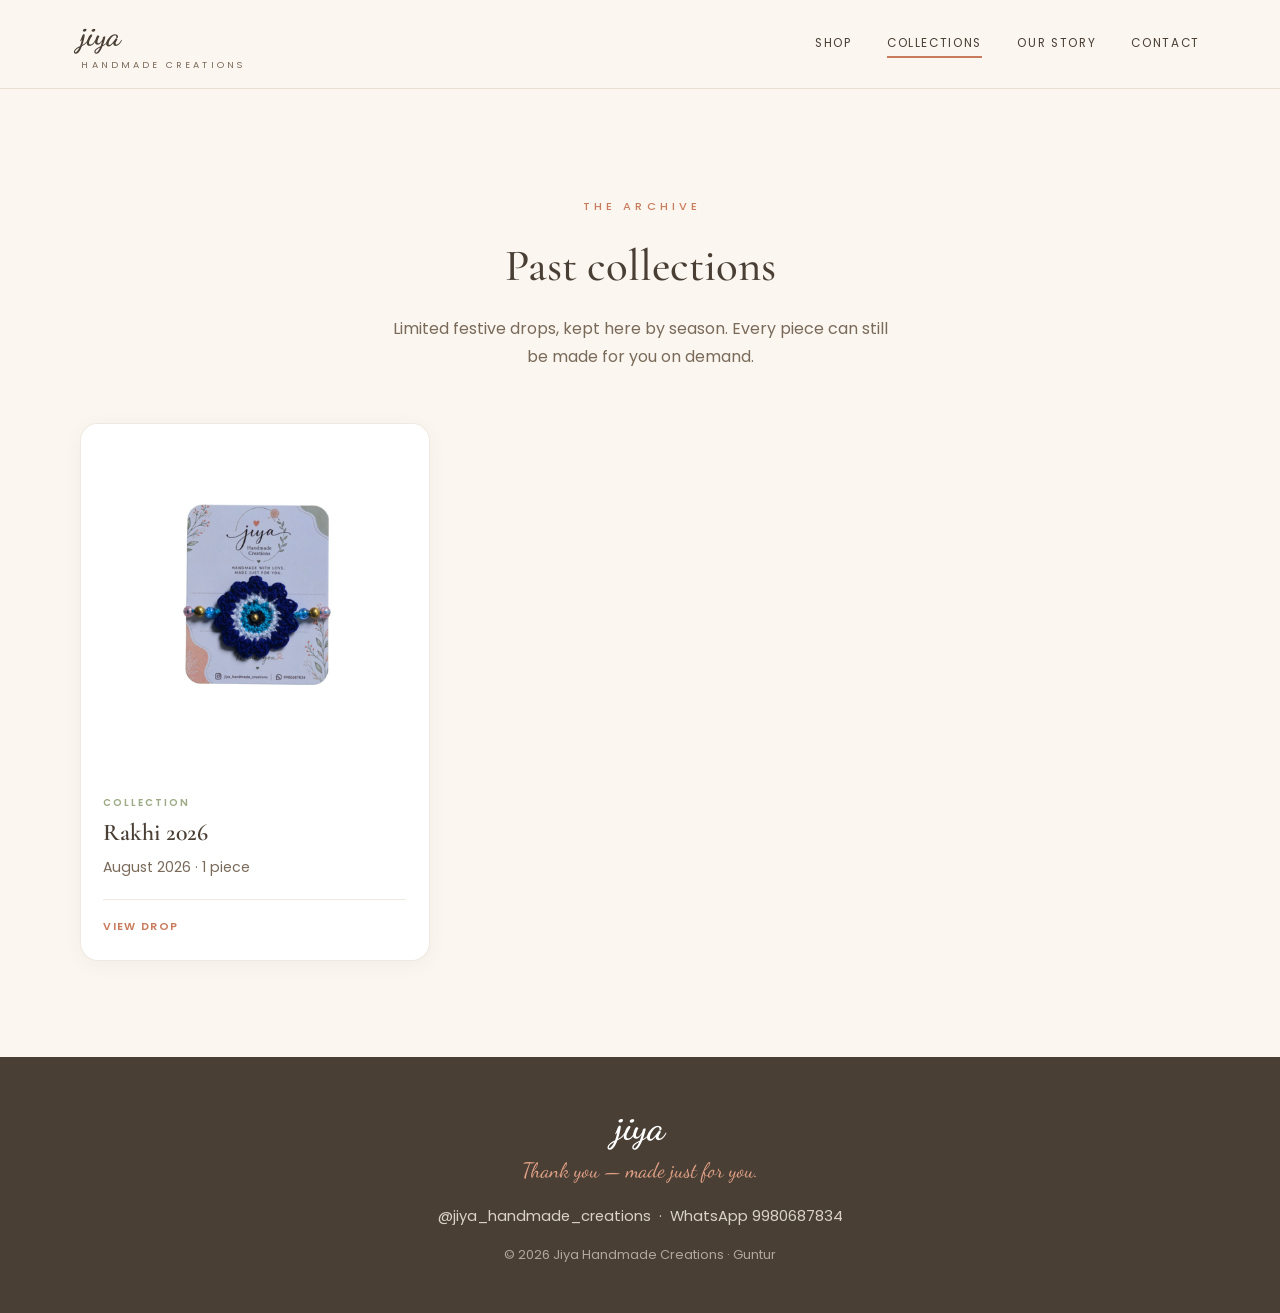
==== collections/index.html @ 82b4f14d "Add seasonal collections archive and on-demand orders Keep the home Shop current while past festive " ====
<!DOCTYPE html>
<html lang="en">
<head>
  <meta charset="UTF-8" />
  <meta name="viewport" content="width=device-width, initial-scale=1.0" />
  <title>Past collections — Jiya Handmade Creations</title>
  <meta name="description" content="Past seasonal collections from Jiya Handmade Creations — limited festive drops from Guntur, still available on demand." />
  <link rel="canonical" href="https://sravanskumar.github.io/jiya/collections/" />
  <link rel="icon" type="image/png" href="../assets/jiya-logo.png" />
  <link rel="apple-touch-icon" href="../assets/jiya-logo.png" />
  <meta property="og:title" content="Past collections — Jiya Handmade Creations" />
  <meta property="og:description" content="Past seasonal collections from Jiya Handmade Creations — limited festive drops from Guntur, still available on demand." />
  <meta property="og:image" content="https://sravanskumar.github.io/jiya/assets/jiya-logo.png" />
  <meta property="og:url" content="https://sravanskumar.github.io/jiya/collections/" />
  <meta property="og:type" content="website" />
  <meta name="twitter:card" content="summary_large_image" />
  <meta name="twitter:image" content="https://sravanskumar.github.io/jiya/assets/jiya-logo.png" />
  <link rel="preconnect" href="https://fonts.googleapis.com" />
  <link rel="preconnect" href="https://fonts.gstatic.com" crossorigin />
  <link href="https://fonts.googleapis.com/css2?family=Cormorant+Garamond:wght@500;600;700&family=Dancing+Script:wght@600;700&family=Poppins:wght@300;400;500;600&display=swap" rel="stylesheet" />
  <link rel="stylesheet" href="../styles.css" />
  <script type="application/ld+json">{"@context":"https://schema.org","@type":"CollectionPage","name":"Past collections — Jiya Handmade Creations","url":"https://sravanskumar.github.io/jiya/collections/","isPartOf":{"@type":"WebSite","name":"Jiya Handmade Creations","url":"https://sravanskumar.github.io/jiya/"}}</script>
</head>
<body>

  <header class="site-header" id="top">
    <nav class="nav container">
      <a class="brand" href="../">
        <span class="brand-script">jiya</span>
        <span class="brand-sub">Handmade Creations</span>
      </a>
      <div class="nav-links">
        <a href="../#products">Shop</a>
        <a href="index.html" aria-current="page">Collections</a>
        <a href="../#about">Our Story</a>
        <a href="../#contact">Contact</a>
      </div>
    </nav>
  </header>
  <section class="section">
    <div class="container">
      <div class="section-head">
        <p class="section-eyebrow">The archive</p>
        <h1 class="section-title">Past collections</h1>
        <p class="section-note">Limited festive drops, kept here by season. Every piece can still be made for you on demand.</p>
      </div>
      <div class="collection-grid"><a class="card collection-card" href="rakhi-2026.html">
          <div class="card-media"><img src="../images/products/recSxWD71sYirhQzr.png" alt="Rakhi 2026" width="600" height="600" /></div>
          <div class="card-body">
            <span class="card-cat">Collection</span>
            <h2 class="card-name">Rakhi 2026</h2>
            <p class="card-desc">August 2026 · 1 piece</p>
            <p class="collection-cta">View drop</p>
          </div>
        </a></div>
    </div>
  </section>

  <footer class="site-footer">
    <div class="container footer-inner">
      <span class="brand-script footer-logo">jiya</span>
      <p class="footer-tagline">Thank you — made just for you.</p>
      <p class="footer-contact">@jiya_handmade_creations &nbsp;·&nbsp; WhatsApp 9980687834</p>
      <p class="footer-copy">&copy; 2026 Jiya Handmade Creations · Guntur</p>
    </div>
  </footer>
</body>
</html>
---- styles.css ----
/* =========================================================================
   Jiya Handmade Creations — styles
   Colours & type taken from the brand card / BRAND_GUIDELINES.md
   ========================================================================= */

:root {
  --terracotta: #C97C5D;
  --terracotta-dark: #b3684b;
  --blush: #E0A085;
  --sage: #9CAA85;
  --cocoa: #4A3F35;
  --taupe: #7A6A5A;
  --cream: #FBF7F0;
  --ivory: #FFFFFF;
  --sand: #EAE0D2;

  --shadow: 0 12px 30px rgba(74, 63, 53, 0.08);
  --shadow-hover: 0 18px 40px rgba(74, 63, 53, 0.14);
  --radius: 18px;
}

* { box-sizing: border-box; }

html { scroll-behavior: smooth; }

body {
  margin: 0;
  font-family: "Poppins", sans-serif;
  color: var(--cocoa);
  background: var(--cream);
  line-height: 1.65;
  -webkit-font-smoothing: antialiased;
  overflow-x: hidden;
}

img { max-width: 100%; }

.container {
  width: min(1120px, 90%);
  margin: 0 auto;
}

h1, h2 { font-family: "Cormorant Garamond", serif; font-weight: 600; }

a { color: inherit; text-decoration: none; }

/* ---------- Buttons ---------- */
.btn {
  display: inline-block;
  padding: 0.95rem 2.1rem;
  border-radius: 999px;
  font-weight: 500;
  font-size: 0.78rem;
  letter-spacing: 0.14em;
  text-transform: uppercase;
  cursor: pointer;
  transition: transform 0.25s ease, box-shadow 0.25s ease, background 0.25s ease, color 0.25s ease;
  border: 1.5px solid transparent;
}
.btn:hover { transform: translateY(-2px); }

.btn-primary {
  background: var(--terracotta);
  color: #fff;
  box-shadow: 0 10px 24px rgba(201, 124, 93, 0.22);
}
.btn-primary:hover { background: var(--terracotta-dark); box-shadow: 0 14px 30px rgba(201, 124, 93, 0.28); }

.btn-outline {
  background: transparent;
  color: var(--terracotta);
  border-color: var(--terracotta);
}
.btn-outline:hover { background: rgba(201, 124, 93, 0.08); }

/* ---------- Scroll reveal ---------- */
.reveal {
  opacity: 0;
  transform: translateY(22px);
  transition: opacity 0.8s ease, transform 0.8s ease;
  will-change: opacity, transform;
}
.reveal.in {
  opacity: 1;
  transform: none;
}
@media (prefers-reduced-motion: reduce) {
  .reveal { opacity: 1; transform: none; transition: none; }
}

/* ---------- Header ---------- */
.site-header {
  position: sticky;
  top: 0;
  z-index: 20;
  background: rgba(251, 247, 240, 0.9);
  backdrop-filter: blur(8px);
  border-bottom: 1px solid var(--sand);
}
.nav {
  display: flex;
  align-items: center;
  justify-content: space-between;
  padding: 1.15rem 0;
}
.brand { display: flex; flex-direction: column; line-height: 1.1; }
.brand-script {
  font-family: "Dancing Script", cursive;
  font-size: 1.95rem;
  line-height: 1.15;
  color: var(--cocoa);
  font-weight: 600;
}
.brand-sub {
  font-size: 0.58rem;
  letter-spacing: 0.34em;
  text-transform: uppercase;
  color: var(--taupe);
  margin-top: 0.35rem;
  padding-left: 0.15em;
}
.nav-links { display: flex; gap: 2.2rem; align-items: center; }
.nav-links a {
  font-size: 0.74rem;
  letter-spacing: 0.14em;
  text-transform: uppercase;
  color: var(--cocoa);
  position: relative;
}
.nav-links a::after {
  content: "";
  position: absolute;
  left: 0; bottom: -4px;
  width: 0; height: 2px;
  background: var(--terracotta);
  transition: width 0.2s ease;
}
.nav-links a:hover::after,
.nav-links a[aria-current="page"]::after { width: 100%; }

/* ---------- Hero ---------- */
.hero {
  position: relative;
  overflow: hidden;
  text-align: center;
  padding: 7.5rem 0 7rem;
  background: var(--cream);
}
.hero-bg {
  position: absolute;
  inset: 0;
  background-image:
    linear-gradient(rgba(251, 247, 240, 0.62), rgba(251, 247, 240, 0.78)),
    url("assets/hero.jpg");
  background-size: cover;
  background-position: center;
  z-index: 1;
}
.hero-bg::after {
  content: "";
  position: absolute;
  inset: 0;
  background: radial-gradient(circle at 50% 42%, rgba(251, 247, 240, 0.55), transparent 60%);
}
.hero-inner { position: relative; z-index: 2; }
.eyebrow {
  text-transform: uppercase;
  letter-spacing: 0.36em;
  font-size: 0.7rem;
  color: var(--terracotta);
  font-weight: 500;
  margin-bottom: 1.6rem;
  padding-left: 0.36em;
}
.hero-heading {
  font-size: clamp(2.6rem, 5.5vw, 4rem);
  font-weight: 500;
  line-height: 1.12;
  margin: 0 0 1.4rem;
  color: var(--cocoa);
}
.hero-heading::after {
  content: "";
  display: block;
  width: 48px;
  height: 1px;
  background: var(--terracotta);
  opacity: 0.6;
  margin: 1.4rem auto 0;
}
.hero-sub {
  max-width: 500px;
  margin: 0 auto 2.4rem;
  color: var(--taupe);
  font-size: 1.05rem;
  line-height: 1.85;
}
/* ---------- Sections ---------- */
.section { padding: 6rem 0; }
.section-head { text-align: center; margin-bottom: 3.2rem; }
.section-eyebrow {
  text-transform: uppercase;
  letter-spacing: 0.36em;
  font-size: 0.7rem;
  color: var(--terracotta);
  font-weight: 500;
  margin-bottom: 0.9rem;
  padding-left: 0.36em;
}
.section-title {
  font-size: clamp(2rem, 3.8vw, 2.8rem);
  font-weight: 500;
  margin: 0 0 0.7rem;
  color: var(--cocoa);
}
.section-note { color: var(--taupe); margin: 0 auto; max-width: 500px; line-height: 1.8; }

/* ---------- Filters ---------- */
.filters {
  display: flex;
  flex-wrap: wrap;
  gap: 0.5rem;
  justify-content: center;
  margin-bottom: 3.2rem;
}
.filter-btn {
  border: 1px solid var(--sand);
  background: transparent;
  color: var(--taupe);
  padding: 0.5rem 1.25rem;
  border-radius: 999px;
  font-family: inherit;
  font-size: 0.72rem;
  letter-spacing: 0.1em;
  text-transform: uppercase;
  cursor: pointer;
  transition: all 0.22s ease;
}
.filter-btn:hover { border-color: var(--terracotta); color: var(--terracotta); }
.filter-btn.active {
  background: var(--terracotta);
  border-color: var(--terracotta);
  color: #fff;
}

/* ---------- Product grid ---------- */
.product-grid {
  display: grid;
  grid-template-columns: repeat(auto-fill, minmax(260px, 1fr));
  gap: 2.2rem;
}
.card {
  background: var(--ivory);
  border: 1px solid rgba(234, 224, 210, 0.7);
  border-radius: var(--radius);
  overflow: hidden;
  box-shadow: 0 4px 18px rgba(74, 63, 53, 0.05);
  transition: transform 0.35s ease, box-shadow 0.35s ease, opacity 0.7s ease;
  display: flex;
  flex-direction: column;
  position: relative;
}
.card:hover { transform: translateY(-6px); box-shadow: 0 22px 44px rgba(74, 63, 53, 0.12); }

.card-media {
  aspect-ratio: 1 / 1;
  background: linear-gradient(135deg, #f4ecdf, #faf4ea);
  display: flex;
  align-items: center;
  justify-content: center;
  overflow: hidden;
}
.card-media img { width: 100%; height: 100%; object-fit: cover; transition: transform 0.5s ease; }
.card:hover .card-media img { transform: scale(1.05); }
.card-placeholder {
  font-family: "Dancing Script", cursive;
  font-size: 2.4rem;
  color: var(--sage);
  opacity: 0.6;
}
.ribbon {
  position: absolute;
  top: 14px; left: 14px;
  background: rgba(255, 255, 255, 0.92);
  color: var(--sage);
  font-size: 0.62rem;
  letter-spacing: 0.16em;
  text-transform: uppercase;
  padding: 0.32rem 0.75rem;
  border-radius: 999px;
  font-weight: 600;
  backdrop-filter: blur(2px);
  box-shadow: 0 2px 8px rgba(74, 63, 53, 0.08);
}
.ribbon.soldout { color: var(--taupe); }

.card-body { padding: 1.4rem 1.4rem 1.5rem; display: flex; flex-direction: column; flex: 1; }
.card-cat {
  font-size: 0.62rem;
  text-transform: uppercase;
  letter-spacing: 0.2em;
  color: var(--sage);
  font-weight: 600;
  margin-bottom: 0.5rem;
}
.card-name {
  font-family: "Cormorant Garamond", serif;
  font-size: 1.5rem;
  font-weight: 600;
  line-height: 1.2;
  margin: 0 0 0.5rem;
}
.card-desc { font-size: 0.88rem; color: var(--taupe); line-height: 1.6; margin: 0 0 1.3rem; flex: 1; }
.card-foot {
  display: flex;
  align-items: center;
  justify-content: space-between;
  gap: 0.6rem;
  flex-wrap: wrap;
  padding-top: 1.1rem;
  border-top: 1px solid rgba(234, 224, 210, 0.7);
}
.card-price { font-weight: 600; color: var(--cocoa); font-size: 1.02rem; }
.card-order {
  font-size: 0.62rem;
  letter-spacing: 0.1em;
  text-transform: uppercase;
  padding: 0.55rem 1rem;
  background: transparent;
  color: var(--terracotta);
  border: 1.5px solid var(--terracotta);
  border-radius: 999px;
  text-align: center;
  white-space: nowrap;
  transition: background 0.25s ease, color 0.25s ease;
}
.card-order:hover { background: var(--terracotta); color: #fff; }
.card-order.disabled {
  background: transparent;
  border-color: var(--sand);
  color: var(--taupe);
  pointer-events: none;
}

.section-note a {
  color: var(--terracotta);
  text-decoration: underline;
  text-underline-offset: 3px;
}
.empty-note a {
  color: var(--terracotta);
  text-decoration: underline;
  text-underline-offset: 3px;
}

/* ---------- Collection archive ---------- */
.collection-grid {
  display: grid;
  grid-template-columns: repeat(auto-fill, minmax(260px, 1fr));
  gap: 2.2rem;
}
a.collection-card { color: inherit; }
.collection-cta {
  margin: 0;
  padding-top: 1.1rem;
  border-top: 1px solid rgba(234, 224, 210, 0.7);
  font-size: 0.68rem;
  letter-spacing: 0.12em;
  text-transform: uppercase;
  color: var(--terracotta);
  font-weight: 600;
}
.grid-message {
  grid-column: 1 / -1;
  text-align: center;
  color: var(--taupe);
  padding: 2rem 0;
}

/* ---------- About ---------- */
.section-about { background: linear-gradient(180deg, transparent, rgba(156, 170, 133, 0.08)); }
.about-inner { display: flex; justify-content: center; }
.about-card {
  background: var(--ivory);
  border: 1px solid var(--sand);
  border-radius: var(--radius);
  padding: 3rem 2.5rem;
  max-width: 680px;
  text-align: center;
  box-shadow: var(--shadow);
  position: relative;
}
.about-heart { color: var(--terracotta); font-size: 1.6rem; display: block; margin-bottom: 0.5rem; }
.about-text { color: var(--taupe); font-size: 1.05rem; margin: 0.8rem 0 0; }

/* ---------- Contact ---------- */
.section-contact { text-align: center; }
.contact-buttons {
  display: flex;
  gap: 1rem;
  justify-content: center;
  flex-wrap: wrap;
  margin: 1.8rem 0 1.2rem;
}
.contact-location { color: var(--taupe); font-size: 0.92rem; }

/* ---------- Footer ---------- */
.site-footer {
  background: var(--cocoa);
  color: #f3ece2;
  text-align: center;
  padding: 3rem 0 2.2rem;
}
.footer-logo { font-size: 2.4rem; color: #fff; display: block; }
.footer-tagline {
  font-family: "Dancing Script", cursive;
  font-size: 1.3rem;
  color: var(--blush);
  margin: 0.3rem 0 1rem;
}
.footer-contact { font-size: 0.92rem; opacity: 0.85; margin: 0.2rem 0; }
.footer-copy { font-size: 0.8rem; opacity: 0.6; margin-top: 1rem; }

/* ---------- Responsive ---------- */

/* Tablet */
@media (max-width: 820px) {
  .section { padding: 4.5rem 0; }
  .hero { padding: 6rem 0 5.5rem; }
}

/* Mobile */
@media (max-width: 640px) {
  .nav {
    flex-direction: column;
    gap: 0.7rem;
    padding: 0.9rem 0;
  }
  .brand { align-items: center; text-align: center; }
  .brand-script { font-size: 1.75rem; }
  .nav-links { gap: 1.15rem; flex-wrap: wrap; justify-content: center; }
  .nav-links a { font-size: 0.7rem; letter-spacing: 0.12em; }

  .hero { padding: 4.5rem 0 4rem; }
  .eyebrow { letter-spacing: 0.22em; font-size: 0.62rem; }
  .hero-heading { font-size: 2.2rem; }
  .hero-sub { font-size: 0.98rem; }

  .section { padding: 3.8rem 0; }
  .section-eyebrow { letter-spacing: 0.24em; }
  .about-card { padding: 2.2rem 1.6rem; }
  .contact-buttons { flex-direction: column; align-items: stretch; }
  .contact-buttons .btn { text-align: center; }
}

/* Small phones */
@media (max-width: 380px) {
  .hero-heading { font-size: 1.95rem; }
  .nav-links { gap: 1.1rem; }
}
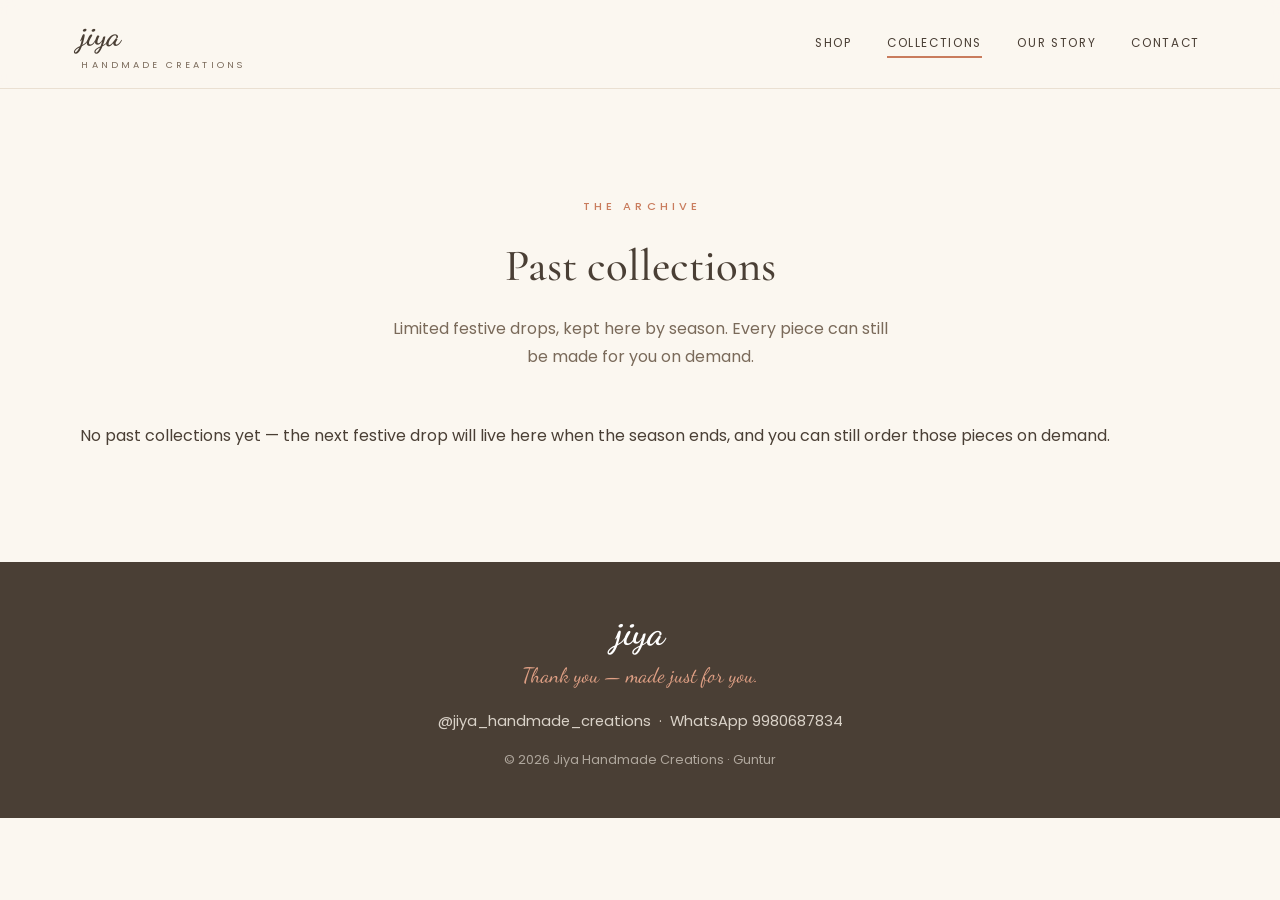
==== commit d76c33c4: "Sync products from Airtable [skip ci]" ====
--- a/collections/index.html
+++ b/collections/index.html
@@ -44,15 +44,7 @@
         <h1 class="section-title">Past collections</h1>
         <p class="section-note">Limited festive drops, kept here by season. Every piece can still be made for you on demand.</p>
       </div>
-      <div class="collection-grid"><a class="card collection-card" href="rakhi-2026.html">
-          <div class="card-media"><img src="../images/products/recSxWD71sYirhQzr.png" alt="Rakhi 2026" width="600" height="600" /></div>
-          <div class="card-body">
-            <span class="card-cat">Collection</span>
-            <h2 class="card-name">Rakhi 2026</h2>
-            <p class="card-desc">August 2026 · 1 piece</p>
-            <p class="collection-cta">View drop</p>
-          </div>
-        </a></div>
+      <p class="empty-note">No past collections yet — the next festive drop will live here when the season ends, and you can still order those pieces on demand.</p>
     </div>
   </section>
 
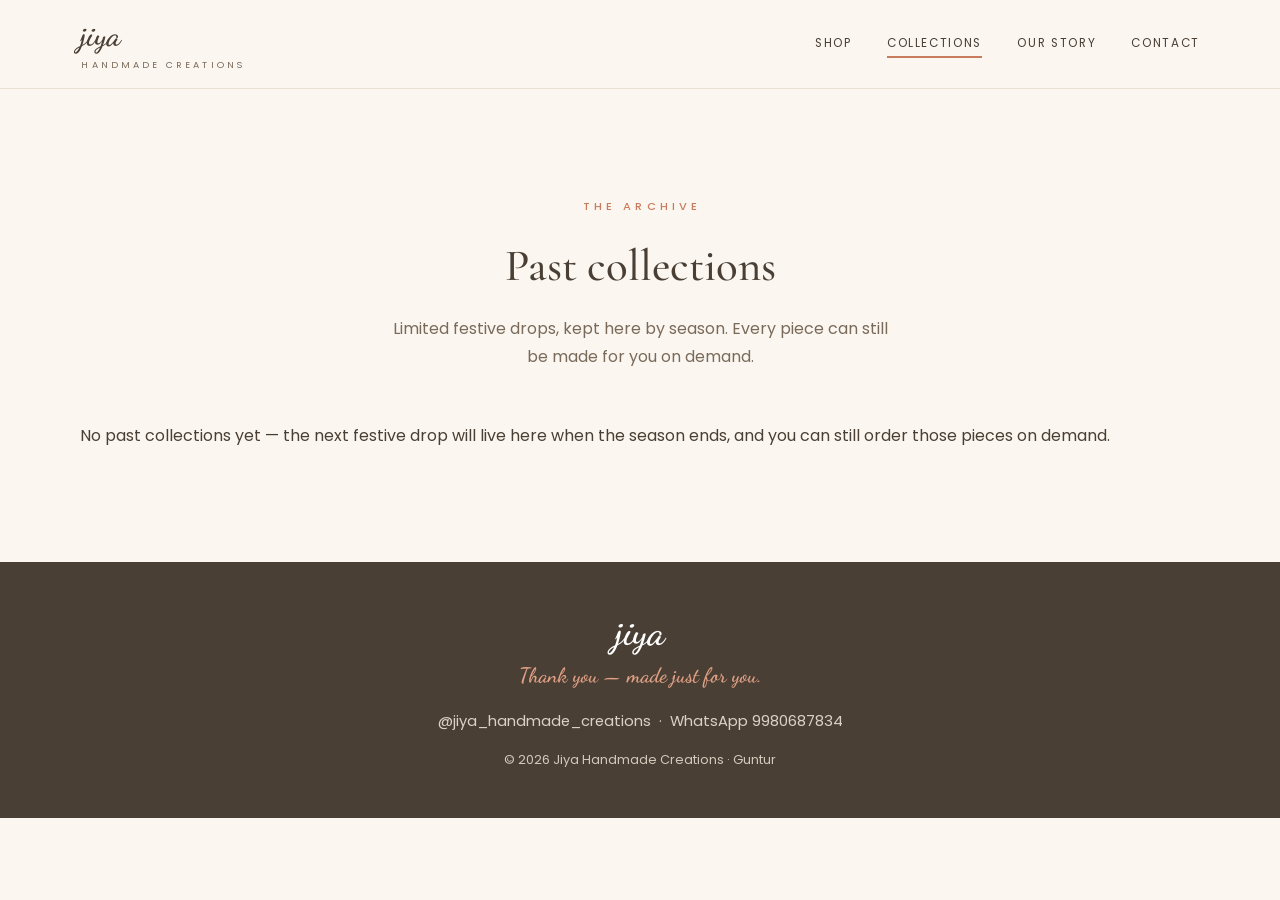
==== commit ae07b04a: "Speed up first paint and fix leftover accessibility issues. Self-host latin font subsets, preload th" ====
--- a/collections/index.html
+++ b/collections/index.html
@@ -6,18 +6,16 @@
   <title>Past collections — Jiya Handmade Creations</title>
   <meta name="description" content="Past seasonal collections from Jiya Handmade Creations — limited festive drops from Guntur, still available on demand." />
   <link rel="canonical" href="https://sravanskumar.github.io/jiya/collections/" />
-  <link rel="icon" type="image/png" href="../assets/jiya-logo.png" />
-  <link rel="apple-touch-icon" href="../assets/jiya-logo.png" />
+  <link rel="icon" type="image/png" href="../assets/favicon.png" />
+  <link rel="apple-touch-icon" href="../assets/apple-touch.png" />
   <meta property="og:title" content="Past collections — Jiya Handmade Creations" />
   <meta property="og:description" content="Past seasonal collections from Jiya Handmade Creations — limited festive drops from Guntur, still available on demand." />
-  <meta property="og:image" content="https://sravanskumar.github.io/jiya/assets/jiya-logo.png" />
+  <meta property="og:image" content="https://sravanskumar.github.io/jiya/assets/og-image.jpg" />
   <meta property="og:url" content="https://sravanskumar.github.io/jiya/collections/" />
   <meta property="og:type" content="website" />
   <meta name="twitter:card" content="summary_large_image" />
-  <meta name="twitter:image" content="https://sravanskumar.github.io/jiya/assets/jiya-logo.png" />
-  <link rel="preconnect" href="https://fonts.googleapis.com" />
-  <link rel="preconnect" href="https://fonts.gstatic.com" crossorigin />
-  <link href="https://fonts.googleapis.com/css2?family=Cormorant+Garamond:wght@500;600;700&family=Dancing+Script:wght@600;700&family=Poppins:wght@300;400;500;600&display=swap" rel="stylesheet" />
+  <meta name="twitter:image" content="https://sravanskumar.github.io/jiya/assets/og-image.jpg" />
+  <link rel="preload" as="font" href="../fonts/dancing-script-600.woff2" type="font/woff2" crossorigin />
   <link rel="stylesheet" href="../styles.css" />
   <script type="application/ld+json">{"@context":"https://schema.org","@type":"CollectionPage","name":"Past collections — Jiya Handmade Creations","url":"https://sravanskumar.github.io/jiya/collections/","isPartOf":{"@type":"WebSite","name":"Jiya Handmade Creations","url":"https://sravanskumar.github.io/jiya/"}}</script>
 </head>
@@ -37,6 +35,7 @@
       </div>
     </nav>
   </header>
+  <main>
   <section class="section">
     <div class="container">
       <div class="section-head">
@@ -48,6 +47,7 @@
     </div>
   </section>
 
+  </main>
   <footer class="site-footer">
     <div class="container footer-inner">
       <span class="brand-script footer-logo">jiya</span>
--- a/styles.css
+++ b/styles.css
@@ -5,7 +5,8 @@
 
 :root {
   --terracotta: #C97C5D;
-  --terracotta-dark: #b3684b;
+  --terracotta-fill: #8F4E35;
+  --terracotta-dark: #7A4230;
   --blush: #E0A085;
   --sage: #9CAA85;
   --cocoa: #4A3F35;
@@ -17,6 +18,56 @@
   --shadow: 0 12px 30px rgba(74, 63, 53, 0.08);
   --shadow-hover: 0 18px 40px rgba(74, 63, 53, 0.14);
   --radius: 18px;
+}
+
+/* Latin subsets from Google Fonts (SIL OFL). Relatives are from this CSS file. */
+@font-face {
+  font-family: "Dancing Script";
+  font-style: normal;
+  font-weight: 600;
+  font-display: swap;
+  src: url("fonts/dancing-script-600.woff2") format("woff2");
+  unicode-range: U+0000-00FF, U+0131, U+0152-0153, U+02BB-02BC, U+02C6, U+02DA, U+02DC, U+0304, U+0308, U+0329, U+2000-206F, U+20AC, U+2122, U+2191, U+2193, U+2212, U+2215, U+FEFF, U+FFFD;
+}
+@font-face {
+  font-family: "Cormorant Garamond";
+  font-style: normal;
+  font-weight: 500;
+  font-display: swap;
+  src: url("fonts/cormorant-garamond-600.woff2") format("woff2");
+  unicode-range: U+0000-00FF, U+0131, U+0152-0153, U+02BB-02BC, U+02C6, U+02DA, U+02DC, U+0304, U+0308, U+0329, U+2000-206F, U+20AC, U+2122, U+2191, U+2193, U+2212, U+2215, U+FEFF, U+FFFD;
+}
+@font-face {
+  font-family: "Cormorant Garamond";
+  font-style: normal;
+  font-weight: 600;
+  font-display: swap;
+  src: url("fonts/cormorant-garamond-600.woff2") format("woff2");
+  unicode-range: U+0000-00FF, U+0131, U+0152-0153, U+02BB-02BC, U+02C6, U+02DA, U+02DC, U+0304, U+0308, U+0329, U+2000-206F, U+20AC, U+2122, U+2191, U+2193, U+2212, U+2215, U+FEFF, U+FFFD;
+}
+@font-face {
+  font-family: "Poppins";
+  font-style: normal;
+  font-weight: 400;
+  font-display: swap;
+  src: url("fonts/poppins-400.woff2") format("woff2");
+  unicode-range: U+0000-00FF, U+0131, U+0152-0153, U+02BB-02BC, U+02C6, U+02DA, U+02DC, U+0304, U+0308, U+0329, U+2000-206F, U+20AC, U+2122, U+2191, U+2193, U+2212, U+2215, U+FEFF, U+FFFD;
+}
+@font-face {
+  font-family: "Poppins";
+  font-style: normal;
+  font-weight: 500;
+  font-display: swap;
+  src: url("fonts/poppins-500.woff2") format("woff2");
+  unicode-range: U+0000-00FF, U+0131, U+0152-0153, U+02BB-02BC, U+02C6, U+02DA, U+02DC, U+0304, U+0308, U+0329, U+2000-206F, U+20AC, U+2122, U+2191, U+2193, U+2212, U+2215, U+FEFF, U+FFFD;
+}
+@font-face {
+  font-family: "Poppins";
+  font-style: normal;
+  font-weight: 600;
+  font-display: swap;
+  src: url("fonts/poppins-600.woff2") format("woff2");
+  unicode-range: U+0000-00FF, U+0131, U+0152-0153, U+02BB-02BC, U+02C6, U+02DA, U+02DC, U+0304, U+0308, U+0329, U+2000-206F, U+20AC, U+2122, U+2191, U+2193, U+2212, U+2215, U+FEFF, U+FFFD;
 }
 
 * { box-sizing: border-box; }
@@ -60,11 +111,11 @@
 .btn:hover { transform: translateY(-2px); }
 
 .btn-primary {
-  background: var(--terracotta);
+  background: var(--terracotta-fill);
   color: #fff;
-  box-shadow: 0 10px 24px rgba(201, 124, 93, 0.22);
-}
-.btn-primary:hover { background: var(--terracotta-dark); box-shadow: 0 14px 30px rgba(201, 124, 93, 0.28); }
+  box-shadow: 0 10px 24px rgba(143, 78, 53, 0.22);
+}
+.btn-primary:hover { background: var(--terracotta-dark); box-shadow: 0 14px 30px rgba(143, 78, 53, 0.28); }
 
 .btn-outline {
   background: transparent;
@@ -149,18 +200,28 @@
 .hero-bg {
   position: absolute;
   inset: 0;
-  background-image:
-    linear-gradient(rgba(251, 247, 240, 0.62), rgba(251, 247, 240, 0.78)),
-    url("assets/hero.jpg");
-  background-size: cover;
-  background-position: center;
   z-index: 1;
+}
+.hero-bg picture,
+.hero-bg img {
+  position: absolute;
+  inset: 0;
+  width: 100%;
+  height: 100%;
+  display: block;
+}
+.hero-bg img {
+  object-fit: cover;
+  object-position: center;
 }
 .hero-bg::after {
   content: "";
   position: absolute;
   inset: 0;
-  background: radial-gradient(circle at 50% 42%, rgba(251, 247, 240, 0.55), transparent 60%);
+  background:
+    linear-gradient(rgba(251, 247, 240, 0.62), rgba(251, 247, 240, 0.78)),
+    radial-gradient(circle at 50% 42%, rgba(251, 247, 240, 0.55), transparent 60%);
+  pointer-events: none;
 }
 .hero-inner { position: relative; z-index: 2; }
 .eyebrow {
@@ -238,8 +299,8 @@
 }
 .filter-btn:hover { border-color: var(--terracotta); color: var(--terracotta); }
 .filter-btn.active {
-  background: var(--terracotta);
-  border-color: var(--terracotta);
+  background: var(--terracotta-fill);
+  border-color: var(--terracotta-fill);
   color: #fff;
 }
 
@@ -419,7 +480,7 @@
   margin: 0.3rem 0 1rem;
 }
 .footer-contact { font-size: 0.92rem; opacity: 0.85; margin: 0.2rem 0; }
-.footer-copy { font-size: 0.8rem; opacity: 0.6; margin-top: 1rem; }
+.footer-copy { font-size: 0.8rem; color: #d4c8ba; margin-top: 1rem; }
 
 /* ---------- Responsive ---------- */
 
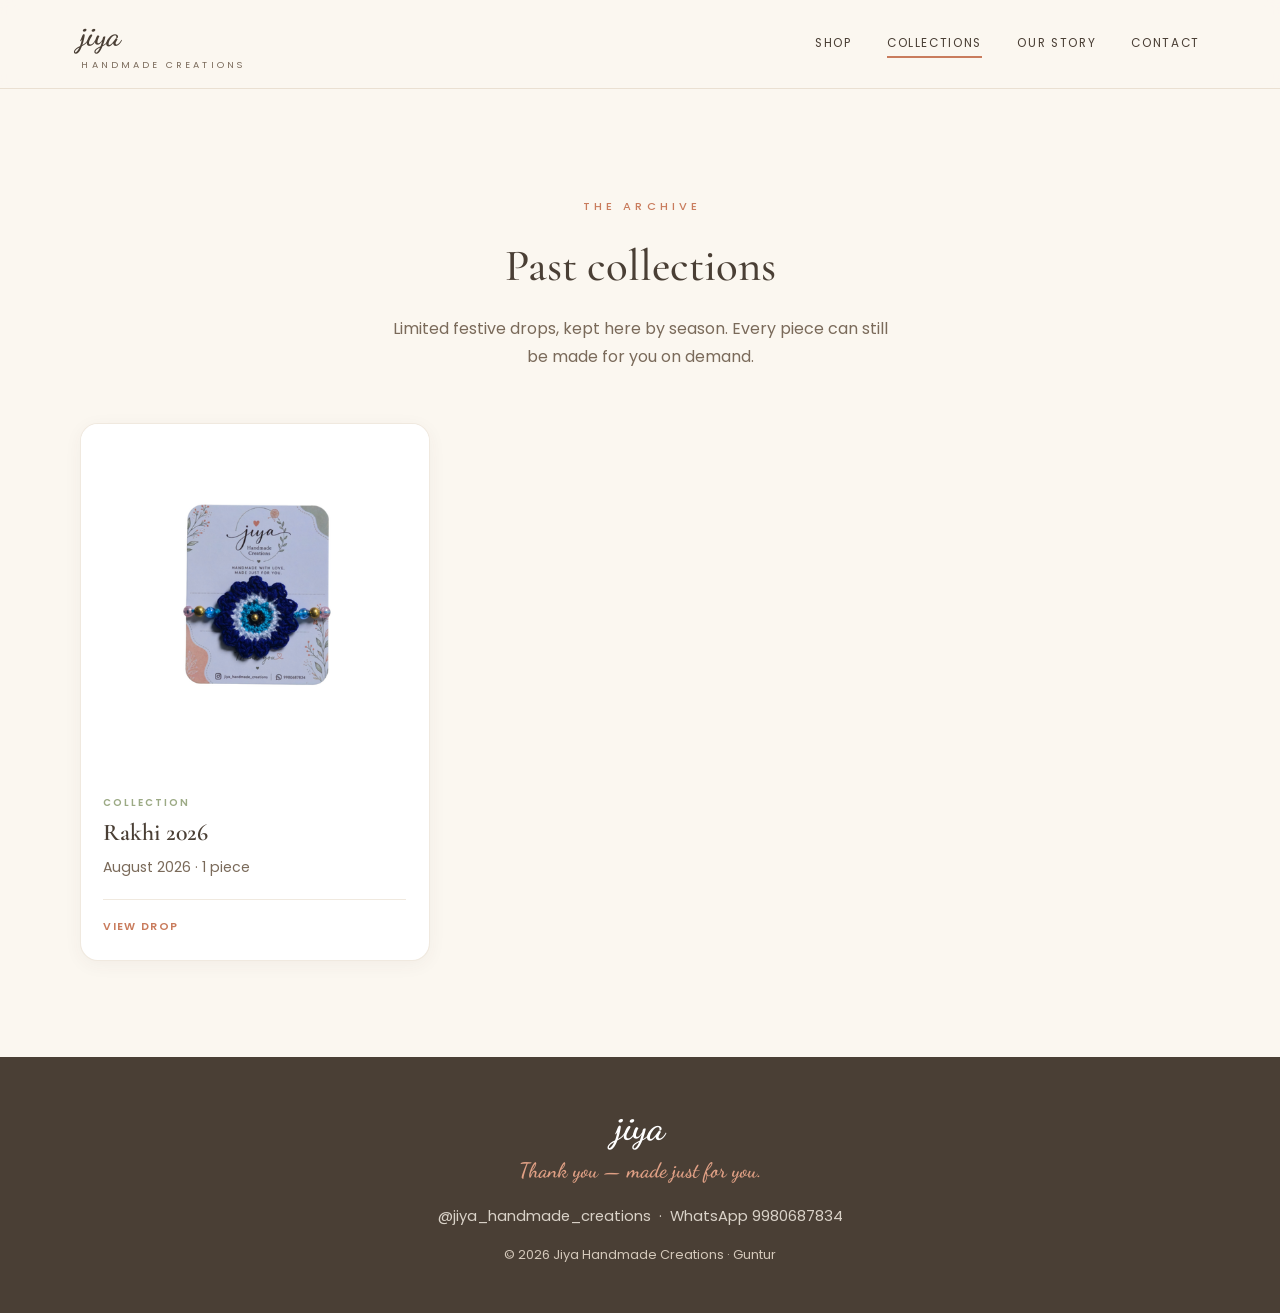
==== commit 2040822d: "Sync products from Airtable [skip ci]" ====
--- a/collections/index.html
+++ b/collections/index.html
@@ -5,19 +5,19 @@
   <meta name="viewport" content="width=device-width, initial-scale=1.0" />
   <title>Past collections — Jiya Handmade Creations</title>
   <meta name="description" content="Past seasonal collections from Jiya Handmade Creations — limited festive drops from Guntur, still available on demand." />
-  <link rel="canonical" href="https://sravanskumar.github.io/jiya/collections/" />
+  <link rel="canonical" href="https://jiyahandmade.com/collections/" />
   <link rel="icon" type="image/png" href="../assets/favicon.png" />
   <link rel="apple-touch-icon" href="../assets/apple-touch.png" />
   <meta property="og:title" content="Past collections — Jiya Handmade Creations" />
   <meta property="og:description" content="Past seasonal collections from Jiya Handmade Creations — limited festive drops from Guntur, still available on demand." />
-  <meta property="og:image" content="https://sravanskumar.github.io/jiya/assets/og-image.jpg" />
-  <meta property="og:url" content="https://sravanskumar.github.io/jiya/collections/" />
+  <meta property="og:image" content="https://jiyahandmade.com/assets/og-image.jpg" />
+  <meta property="og:url" content="https://jiyahandmade.com/collections/" />
   <meta property="og:type" content="website" />
   <meta name="twitter:card" content="summary_large_image" />
-  <meta name="twitter:image" content="https://sravanskumar.github.io/jiya/assets/og-image.jpg" />
+  <meta name="twitter:image" content="https://jiyahandmade.com/assets/og-image.jpg" />
   <link rel="preload" as="font" href="../fonts/dancing-script-600.woff2" type="font/woff2" crossorigin />
   <link rel="stylesheet" href="../styles.css" />
-  <script type="application/ld+json">{"@context":"https://schema.org","@type":"CollectionPage","name":"Past collections — Jiya Handmade Creations","url":"https://sravanskumar.github.io/jiya/collections/","isPartOf":{"@type":"WebSite","name":"Jiya Handmade Creations","url":"https://sravanskumar.github.io/jiya/"}}</script>
+  <script type="application/ld+json">{"@context":"https://schema.org","@type":"CollectionPage","name":"Past collections — Jiya Handmade Creations","url":"https://jiyahandmade.com/collections/","isPartOf":{"@type":"WebSite","name":"Jiya Handmade Creations","url":"https://jiyahandmade.com/"}}</script>
 </head>
 <body>
 
@@ -43,7 +43,15 @@
         <h1 class="section-title">Past collections</h1>
         <p class="section-note">Limited festive drops, kept here by season. Every piece can still be made for you on demand.</p>
       </div>
-      <p class="empty-note">No past collections yet — the next festive drop will live here when the season ends, and you can still order those pieces on demand.</p>
+      <div class="collection-grid"><a class="card collection-card" href="rakhi-2026.html">
+          <div class="card-media"><img src="../images/products/recSxWD71sYirhQzr.png" alt="Rakhi 2026" width="600" height="600" /></div>
+          <div class="card-body">
+            <span class="card-cat">Collection</span>
+            <h2 class="card-name">Rakhi 2026</h2>
+            <p class="card-desc">August 2026 · 1 piece</p>
+            <p class="collection-cta">View drop</p>
+          </div>
+        </a></div>
     </div>
   </section>
 
